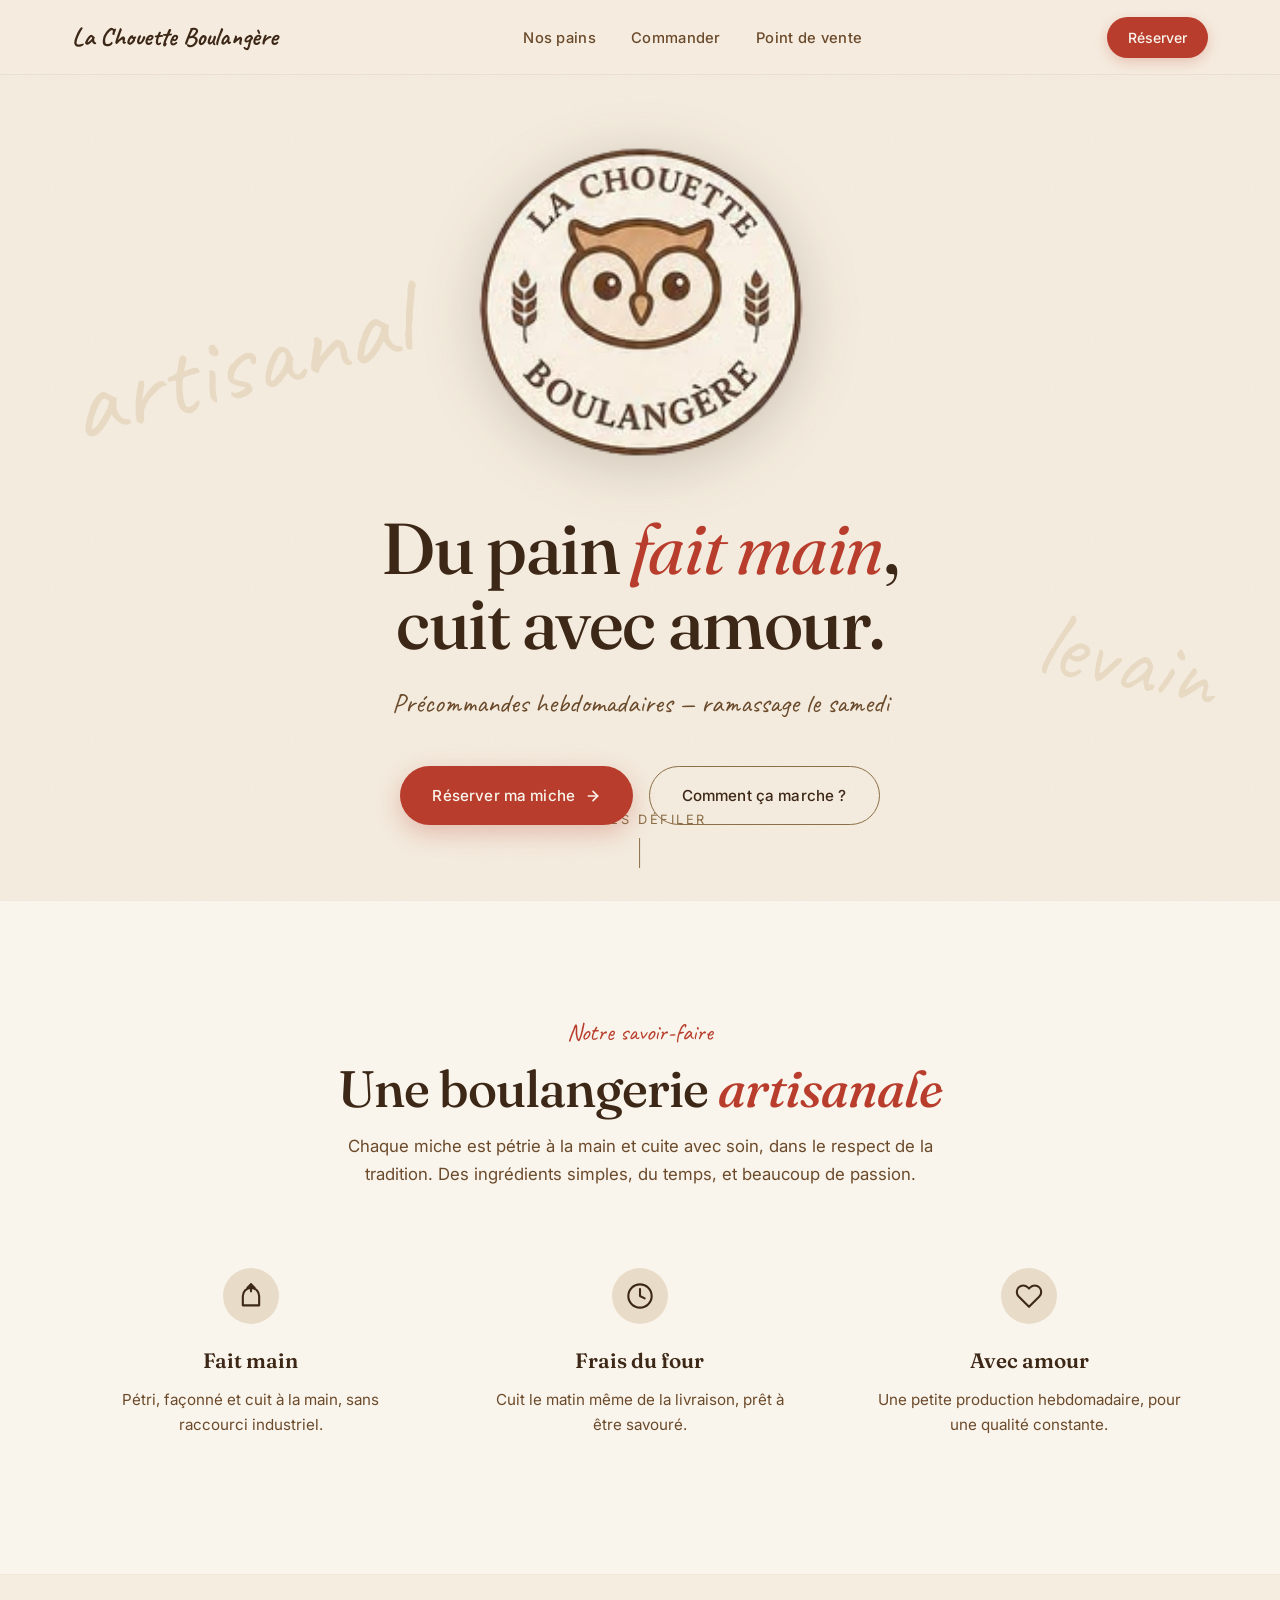
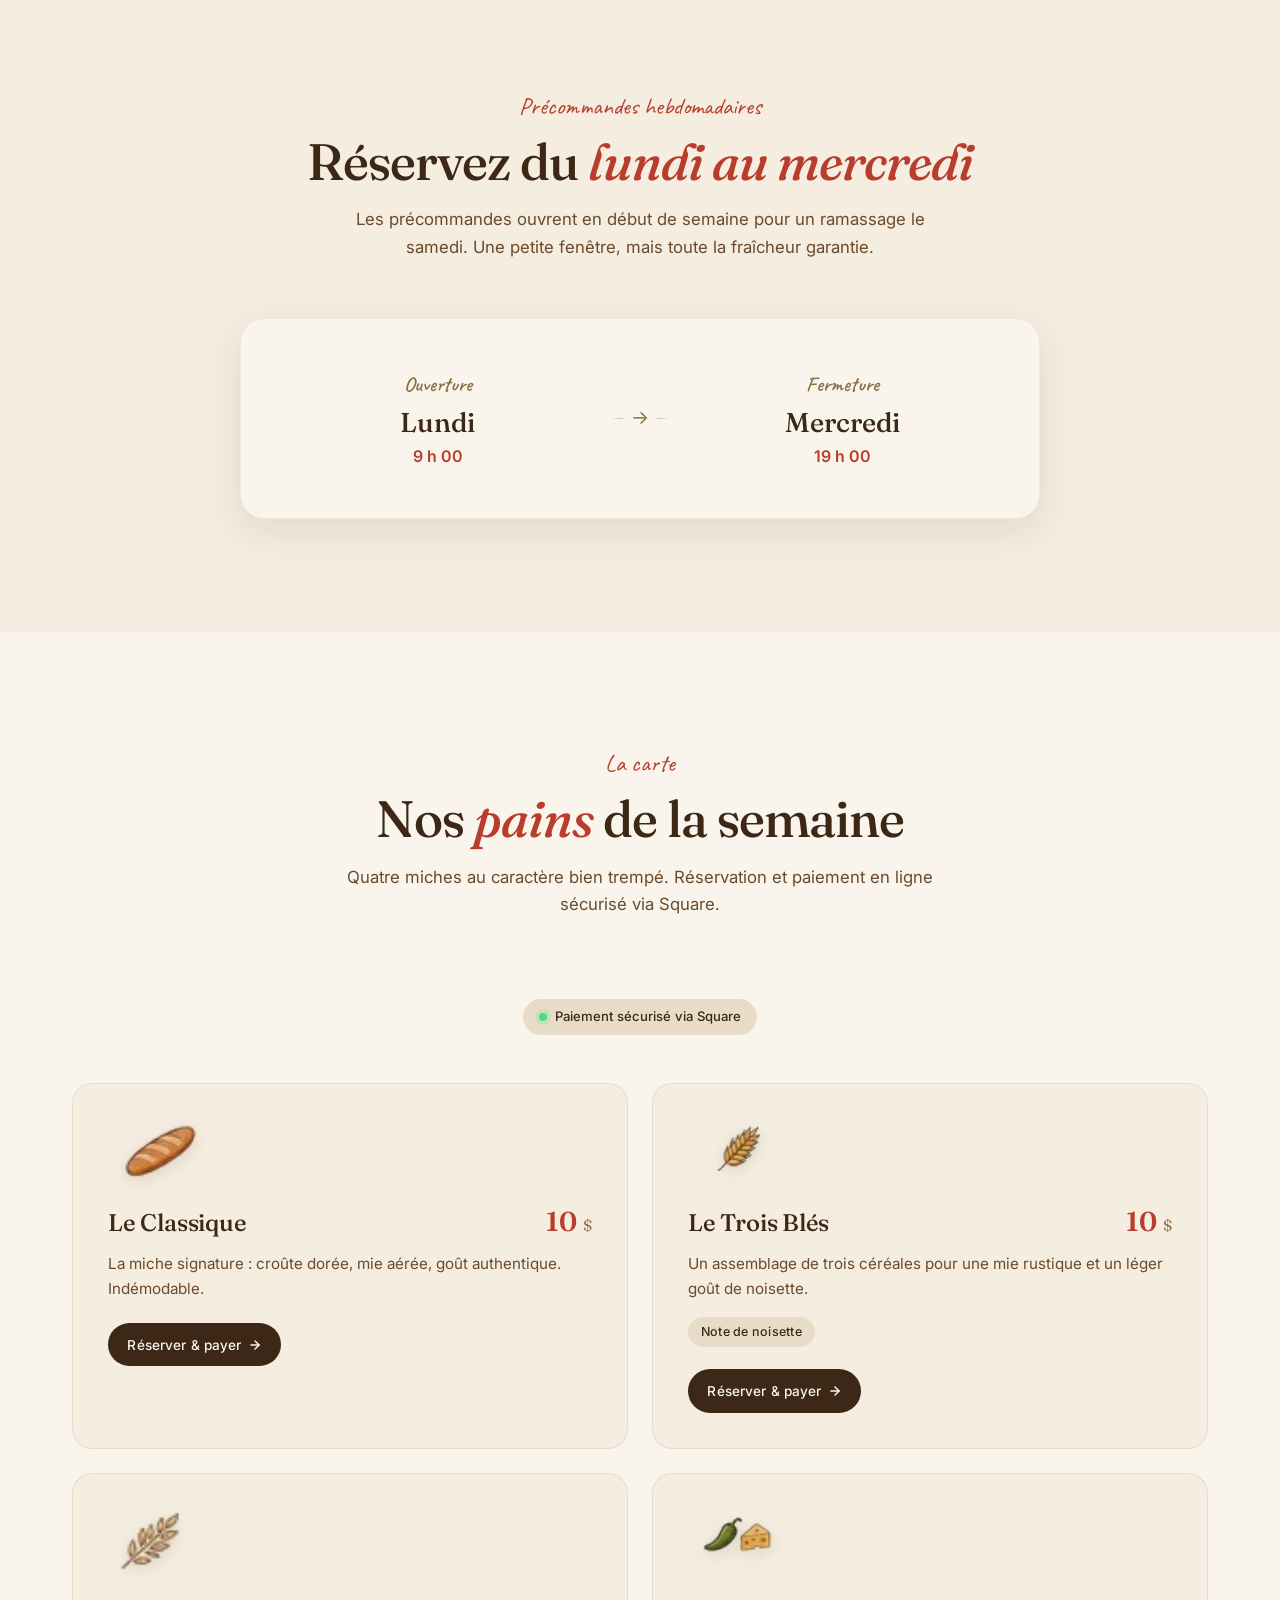
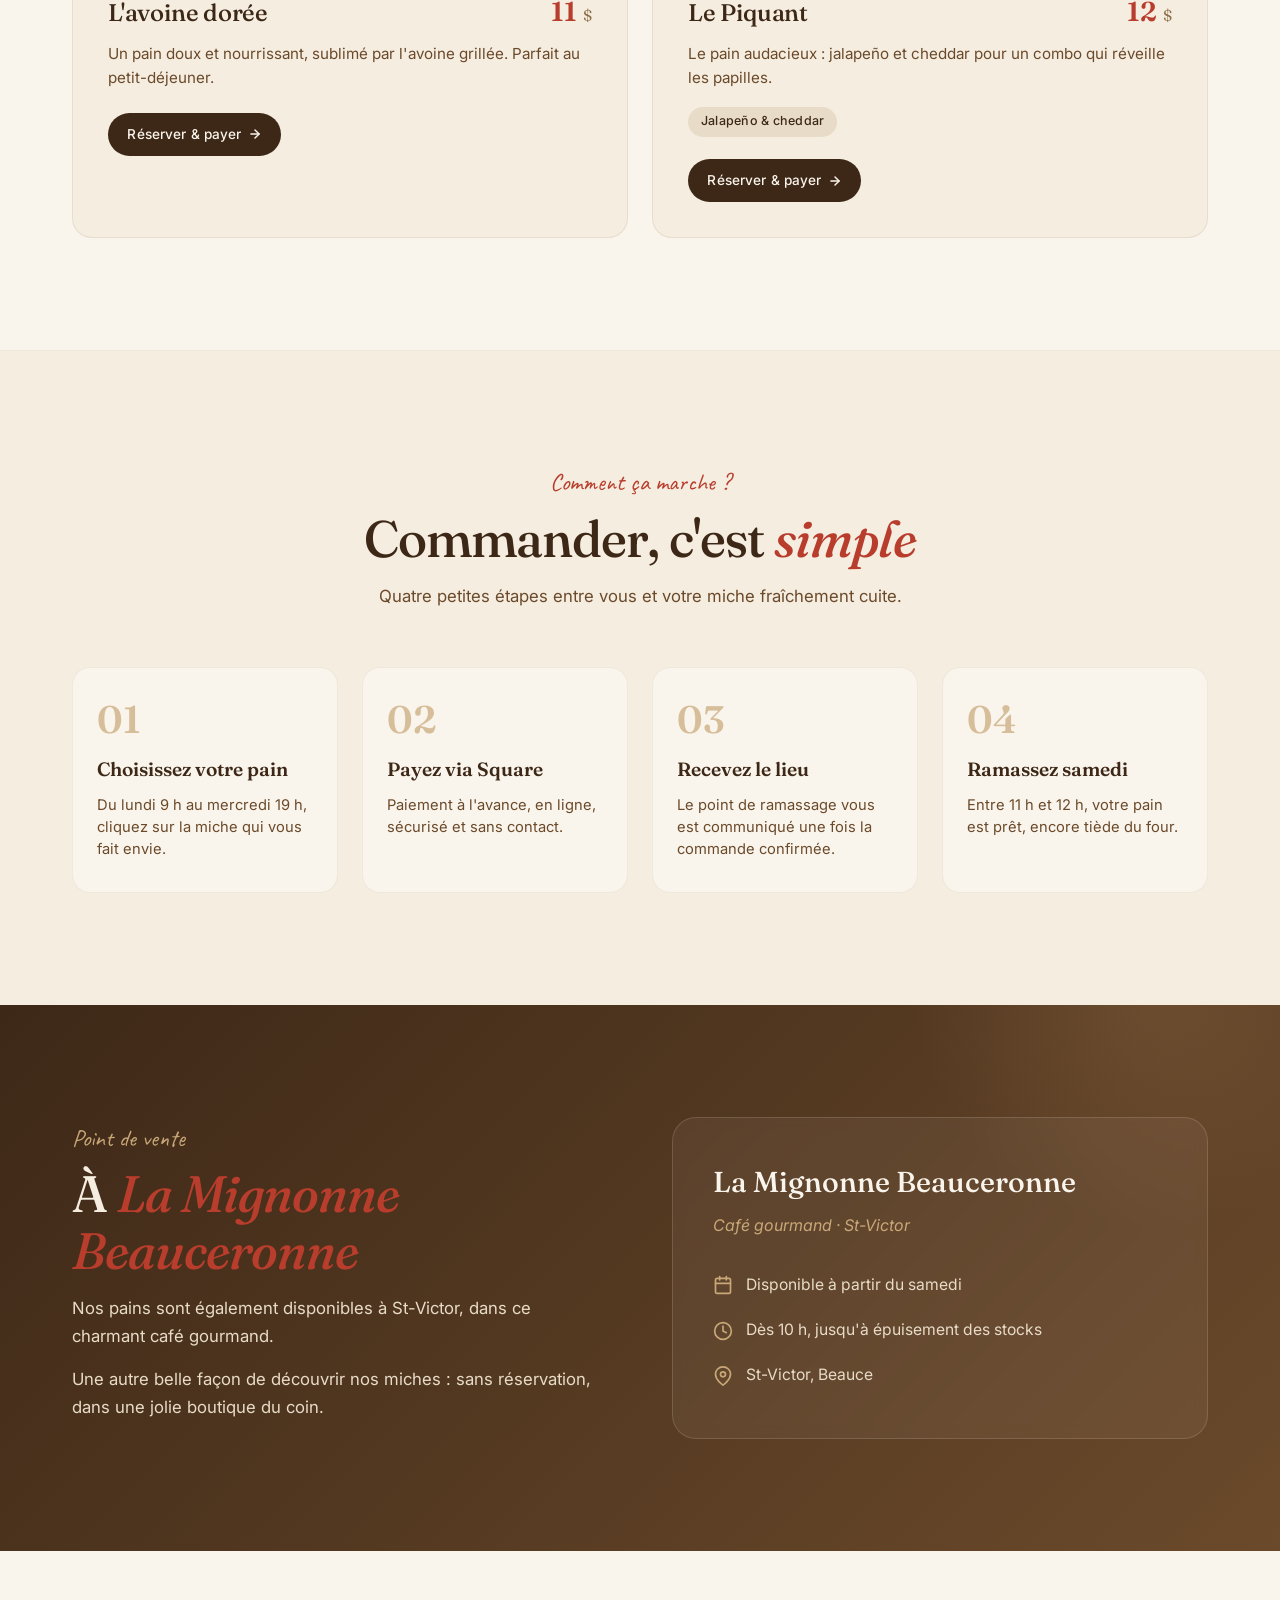
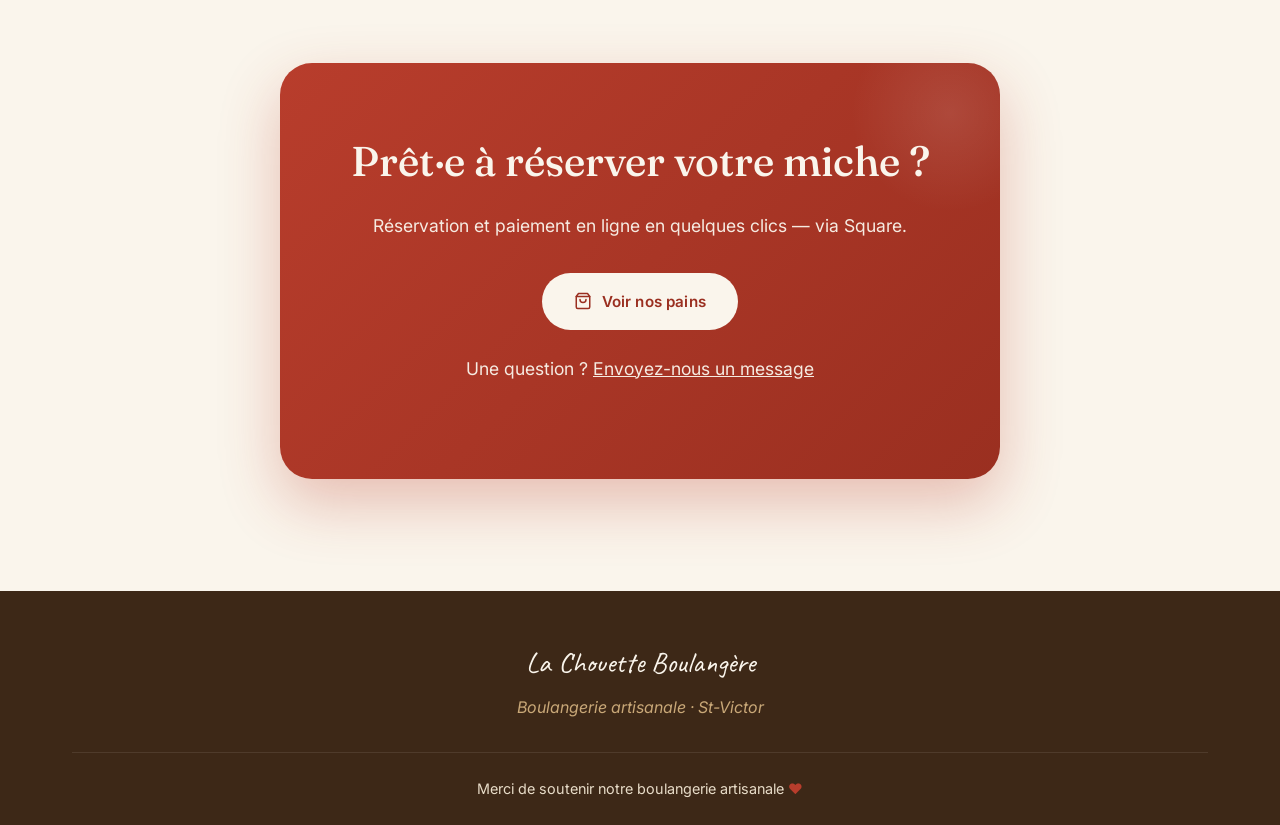
==== index.html @ c6a6b63e "Site initial de La Chouette Boulangère" ====
<!DOCTYPE html>
<html lang="fr">
<head>
<meta charset="UTF-8" />
<meta name="viewport" content="width=device-width, initial-scale=1.0" />
<title>La Chouette Boulangère — Boulangerie artisanale</title>
<meta name="description" content="Boulangerie artisanale. Précommandes hebdomadaires, pains au levain cuits avec amour. Ramassage le samedi à St-Victor." />
<link rel="icon" type="image/png" href="logo.png" />
<link rel="preconnect" href="https://fonts.googleapis.com">
<link rel="preconnect" href="https://fonts.gstatic.com" crossorigin>
<link href="https://fonts.googleapis.com/css2?family=Caveat:wght@500;700&family=Fraunces:opsz,wght@9..144,400;9..144,500;9..144,600;9..144,700&family=Inter:wght@300;400;500;600;700&display=swap" rel="stylesheet">
<link rel="stylesheet" href="styles.css" />
</head>
<body>

<nav>
  <div class="nav-inner">
    <a href="#" class="nav-brand">La Chouette Boulangère</a>
    <ul class="nav-links">
      <li><a href="#nos-pains">Nos pains</a></li>
      <li><a href="#commander">Commander</a></li>
      <li><a href="#point-de-vente">Point de vente</a></li>
    </ul>
    <a href="#contact" class="nav-cta">Réserver</a>
  </div>
</nav>

<!-- HERO -->
<header class="hero">
  <span class="hero-decor left">artisanal</span>
  <span class="hero-decor right">levain</span>
  <div class="container">
    <img src="logo.png" alt="La Chouette Boulangère" class="hero-logo" />
    <h1>Du pain <em>fait main</em>,<br />cuit avec amour.</h1>
    <p class="hero-tagline">Précommandes hebdomadaires &mdash; ramassage le samedi</p>
    <div class="hero-cta-group">
      <a href="#nos-pains" class="btn btn-primary">Réserver ma miche
        <svg width="16" height="16" viewBox="0 0 24 24" fill="none" stroke="currentColor" stroke-width="2.5" stroke-linecap="round" stroke-linejoin="round"><line x1="5" y1="12" x2="19" y2="12"/><polyline points="12 5 19 12 12 19"/></svg>
      </a>
      <a href="#commander" class="btn btn-secondary">Comment ça marche ?</a>
    </div>
  </div>
  <div class="scroll-hint">Faites défiler</div>
</header>

<!-- ABOUT -->
<section class="about reveal">
  <div class="container text-center">
    <span class="section-label">Notre savoir-faire</span>
    <h2 class="section-title">Une boulangerie <em>artisanale</em></h2>
    <p class="section-intro">Chaque miche est pétrie à la main et cuite avec soin, dans le respect de la tradition. Des ingrédients simples, du temps, et beaucoup de passion.</p>

    <div class="about-grid">
      <div class="about-item">
        <div class="about-icon">
          <svg width="28" height="28" viewBox="0 0 24 24" fill="none" stroke="currentColor" stroke-width="1.8" stroke-linecap="round" stroke-linejoin="round"><path d="M12 2v6"/><path d="M9 5l3-3 3 3"/><path d="M5 12c0-3.87 3.13-7 7-7s7 3.13 7 7v8H5z"/></svg>
        </div>
        <h3>Fait main</h3>
        <p>Pétri, façonné et cuit à la main, sans raccourci industriel.</p>
      </div>
      <div class="about-item">
        <div class="about-icon">
          <svg width="28" height="28" viewBox="0 0 24 24" fill="none" stroke="currentColor" stroke-width="1.8" stroke-linecap="round" stroke-linejoin="round"><circle cx="12" cy="12" r="10"/><polyline points="12 6 12 12 16 14"/></svg>
        </div>
        <h3>Frais du four</h3>
        <p>Cuit le matin même de la livraison, prêt à être savouré.</p>
      </div>
      <div class="about-item">
        <div class="about-icon">
          <svg width="28" height="28" viewBox="0 0 24 24" fill="none" stroke="currentColor" stroke-width="1.8" stroke-linecap="round" stroke-linejoin="round"><path d="M20.84 4.61a5.5 5.5 0 0 0-7.78 0L12 5.67l-1.06-1.06a5.5 5.5 0 0 0-7.78 7.78l1.06 1.06L12 21.23l7.78-7.78 1.06-1.06a5.5 5.5 0 0 0 0-7.78z"/></svg>
        </div>
        <h3>Avec amour</h3>
        <p>Une petite production hebdomadaire, pour une qualité constante.</p>
      </div>
    </div>
  </div>
</section>

<!-- SCHEDULE -->
<section class="schedule reveal" id="precommandes">
  <div class="container">
    <div class="text-center">
      <span class="section-label">Précommandes hebdomadaires</span>
      <h2 class="section-title">Réservez du <em>lundi au mercredi</em></h2>
      <p class="section-intro">Les précommandes ouvrent en début de semaine pour un ramassage le samedi. Une petite fenêtre, mais toute la fraîcheur garantie.</p>
    </div>

    <div class="schedule-card">
      <div class="schedule-row">
        <div class="schedule-item">
          <h4>Ouverture</h4>
          <div class="day">Lundi</div>
          <div class="time">9 h 00</div>
        </div>
        <div class="schedule-divider"></div>
        <div class="schedule-item">
          <h4>Fermeture</h4>
          <div class="day">Mercredi</div>
          <div class="time">19 h 00</div>
        </div>
      </div>
    </div>
  </div>
</section>

<!-- MENU -->
<section class="menu reveal" id="nos-pains">
  <div class="container">
    <div class="text-center">
      <span class="section-label">La carte</span>
      <h2 class="section-title">Nos <em>pains</em> de la semaine</h2>
      <p class="section-intro">Quatre miches au caractère bien trempé. Réservation et paiement en ligne sécurisé via Square.</p>
      <div class="square-badge">Paiement sécurisé via Square</div>
    </div>

    <div class="menu-grid">
      <!--
        SQUARE - Comment connecter le paiement :
        1. Créer un compte sur https://squareup.com/
        2. Dans le Dashboard → Articles, ajouter chaque pain
        3. Cliquer "Créer un lien de paiement" pour générer une URL Square Checkout
        4. Remplacer "https://square.link/u/REMPLACER" ci-dessous par chaque lien
      -->
      <div class="bread-card">
        <img src="icon-baguette.png" alt="" class="bread-icon" />
        <div class="bread-header">
          <div class="bread-name">Le Classique</div>
          <div class="bread-price">10 <small>$</small></div>
        </div>
        <p class="bread-desc">La miche signature : croûte dorée, mie aérée, goût authentique. Indémodable.</p>
        <a href="https://square.link/u/REMPLACER" target="_blank" rel="noopener" class="bread-buy">
          Réserver &amp; payer
          <svg width="14" height="14" viewBox="0 0 24 24" fill="none" stroke="currentColor" stroke-width="2.5" stroke-linecap="round" stroke-linejoin="round"><line x1="5" y1="12" x2="19" y2="12"/><polyline points="12 5 19 12 12 19"/></svg>
        </a>
      </div>

      <div class="bread-card">
        <img src="icon-trois-bles.png" alt="" class="bread-icon" />
        <div class="bread-header">
          <div class="bread-name">Le Trois Blés</div>
          <div class="bread-price">10 <small>$</small></div>
        </div>
        <p class="bread-desc">Un assemblage de trois céréales pour une mie rustique et un léger goût de noisette.</p>
        <span class="bread-tag">Note de noisette</span>
        <br />
        <a href="https://square.link/u/REMPLACER" target="_blank" rel="noopener" class="bread-buy">
          Réserver &amp; payer
          <svg width="14" height="14" viewBox="0 0 24 24" fill="none" stroke="currentColor" stroke-width="2.5" stroke-linecap="round" stroke-linejoin="round"><line x1="5" y1="12" x2="19" y2="12"/><polyline points="12 5 19 12 12 19"/></svg>
        </a>
      </div>

      <div class="bread-card">
        <img src="icon-avoine.png" alt="" class="bread-icon" />
        <div class="bread-header">
          <div class="bread-name">L'avoine dorée</div>
          <div class="bread-price">11 <small>$</small></div>
        </div>
        <p class="bread-desc">Un pain doux et nourrissant, sublimé par l'avoine grillée. Parfait au petit-déjeuner.</p>
        <a href="https://square.link/u/REMPLACER" target="_blank" rel="noopener" class="bread-buy">
          Réserver &amp; payer
          <svg width="14" height="14" viewBox="0 0 24 24" fill="none" stroke="currentColor" stroke-width="2.5" stroke-linecap="round" stroke-linejoin="round"><line x1="5" y1="12" x2="19" y2="12"/><polyline points="12 5 19 12 12 19"/></svg>
        </a>
      </div>

      <div class="bread-card">
        <img src="icon-piquant.png" alt="" class="bread-icon" />
        <div class="bread-header">
          <div class="bread-name">Le Piquant</div>
          <div class="bread-price">12 <small>$</small></div>
        </div>
        <p class="bread-desc">Le pain audacieux : jalapeño et cheddar pour un combo qui réveille les papilles.</p>
        <span class="bread-tag">Jalapeño &amp; cheddar</span>
        <br />
        <a href="https://square.link/u/REMPLACER" target="_blank" rel="noopener" class="bread-buy">
          Réserver &amp; payer
          <svg width="14" height="14" viewBox="0 0 24 24" fill="none" stroke="currentColor" stroke-width="2.5" stroke-linecap="round" stroke-linejoin="round"><line x1="5" y1="12" x2="19" y2="12"/><polyline points="12 5 19 12 12 19"/></svg>
        </a>
      </div>
    </div>
  </div>
</section>

<!-- ORDER PROCESS -->
<section class="reveal" id="commander">
  <div class="container">
    <div class="text-center">
      <span class="section-label">Comment ça marche ?</span>
      <h2 class="section-title">Commander, c'est <em>simple</em></h2>
      <p class="section-intro">Quatre petites étapes entre vous et votre miche fraîchement cuite.</p>
    </div>

    <div class="order-steps">
      <div class="step">
        <h4>Choisissez votre pain</h4>
        <p>Du lundi 9 h au mercredi 19 h, cliquez sur la miche qui vous fait envie.</p>
      </div>
      <div class="step">
        <h4>Payez via Square</h4>
        <p>Paiement à l'avance, en ligne, sécurisé et sans contact.</p>
      </div>
      <div class="step">
        <h4>Recevez le lieu</h4>
        <p>Le point de ramassage vous est communiqué une fois la commande confirmée.</p>
      </div>
      <div class="step">
        <h4>Ramassez samedi</h4>
        <p>Entre 11 h et 12 h, votre pain est prêt, encore tiède du four.</p>
      </div>
    </div>
  </div>
</section>

<!-- POINT OF SALE -->
<section class="pos reveal" id="point-de-vente">
  <div class="container">
    <div class="pos-grid">
      <div>
        <span class="section-label">Point de vente</span>
        <h2 class="section-title">À <em>La Mignonne Beauceronne</em></h2>
        <p class="lead">Nos pains sont également disponibles à St-Victor, dans ce charmant café gourmand.</p>
        <p class="lead">Une autre belle façon de découvrir nos miches : sans réservation, dans une jolie boutique du coin.</p>
      </div>

      <div class="pos-info">
        <h3>La Mignonne Beauceronne</h3>
        <div class="place">Café gourmand &middot; St-Victor</div>
        <ul>
          <li>
            <svg width="20" height="20" viewBox="0 0 24 24" fill="none" stroke="currentColor" stroke-width="2" stroke-linecap="round" stroke-linejoin="round"><rect x="3" y="4" width="18" height="18" rx="2"/><line x1="16" y1="2" x2="16" y2="6"/><line x1="8" y1="2" x2="8" y2="6"/><line x1="3" y1="10" x2="21" y2="10"/></svg>
            Disponible à partir du samedi
          </li>
          <li>
            <svg width="20" height="20" viewBox="0 0 24 24" fill="none" stroke="currentColor" stroke-width="2" stroke-linecap="round" stroke-linejoin="round"><circle cx="12" cy="12" r="10"/><polyline points="12 6 12 12 16 14"/></svg>
            Dès 10 h, jusqu'à épuisement des stocks
          </li>
          <li>
            <svg width="20" height="20" viewBox="0 0 24 24" fill="none" stroke="currentColor" stroke-width="2" stroke-linecap="round" stroke-linejoin="round"><path d="M21 10c0 7-9 13-9 13s-9-6-9-13a9 9 0 0 1 18 0z"/><circle cx="12" cy="10" r="3"/></svg>
            St-Victor, Beauce
          </li>
        </ul>
      </div>
    </div>
  </div>
</section>

<!-- CTA -->
<section class="cta-section reveal" id="contact">
  <div class="container">
    <div class="cta-card">
      <h2>Prêt&middot;e à réserver votre miche ?</h2>
      <p>Réservation et paiement en ligne en quelques clics &mdash; via Square.</p>
      <a href="#nos-pains" class="btn">
        <svg width="18" height="18" viewBox="0 0 24 24" fill="none" stroke="currentColor" stroke-width="2" stroke-linecap="round" stroke-linejoin="round"><path d="M6 2L3 6v14a2 2 0 0 0 2 2h14a2 2 0 0 0 2-2V6l-3-4z"/><line x1="3" y1="6" x2="21" y2="6"/><path d="M16 10a4 4 0 0 1-8 0"/></svg>
        Voir nos pains
      </a>
      <p class="cta-question">Une question ? <a href="#">Envoyez-nous un message</a></p>
    </div>
  </div>
</section>

<!-- FOOTER -->
<footer>
  <div class="container">
    <div class="footer-brand">La Chouette Boulangère</div>
    <div class="footer-tag">Boulangerie artisanale &middot; St-Victor</div>
    <div class="footer-thanks">
      Merci de soutenir notre boulangerie artisanale <span class="heart">&hearts;</span>
    </div>
  </div>
</footer>

<script src="script.js" defer></script>
</body>
</html>
---- styles.css ----
:root {
  --cream: #F5EDE0;
  --cream-light: #FAF5EC;
  --cream-dark: #E8DCC8;
  --brown-deep: #3D2817;
  --brown: #6B4A2B;
  --brown-warm: #8B6F47;
  --tan: #C9A878;
  --gold: #D4A574;
  --red: #B83D2C;
  --red-dark: #9A2F20;
  --green-leaf: #6B7F3A;
  --shadow: 0 12px 40px rgba(61, 40, 23, 0.10);
  --shadow-strong: 0 20px 60px rgba(61, 40, 23, 0.18);
}

* { margin: 0; padding: 0; box-sizing: border-box; }

html { scroll-behavior: smooth; }

body {
  font-family: 'Inter', -apple-system, sans-serif;
  background: var(--cream);
  color: var(--brown-deep);
  line-height: 1.65;
  overflow-x: hidden;
  -webkit-font-smoothing: antialiased;
}

/* Decorative grain texture */
body::before {
  content: '';
  position: fixed;
  inset: 0;
  pointer-events: none;
  background-image: url("data:image/svg+xml;utf8,<svg xmlns='http://www.w3.org/2000/svg' width='200' height='200'><filter id='n'><feTurbulence type='fractalNoise' baseFrequency='0.85' numOctaves='2' stitchTiles='stitch'/><feColorMatrix values='0 0 0 0 0.24 0 0 0 0 0.16 0 0 0 0 0.09 0 0 0 0.06 0'/></filter><rect width='100%25' height='100%25' filter='url(%23n)'/></svg>");
  opacity: 0.5;
  z-index: 1;
  mix-blend-mode: multiply;
}

.container {
  max-width: 1200px;
  margin: 0 auto;
  padding: 0 2rem;
  position: relative;
  z-index: 2;
}

/* ============ NAV ============ */
nav {
  position: fixed;
  top: 0;
  left: 0;
  right: 0;
  z-index: 100;
  padding: 1rem 0;
  background: rgba(245, 237, 224, 0.85);
  backdrop-filter: blur(12px);
  -webkit-backdrop-filter: blur(12px);
  border-bottom: 1px solid rgba(107, 74, 43, 0.08);
  transition: padding 0.3s ease;
}

.nav-inner {
  max-width: 1200px;
  margin: 0 auto;
  padding: 0 2rem;
  display: flex;
  justify-content: space-between;
  align-items: center;
}

.nav-brand {
  font-family: 'Caveat', cursive;
  font-size: 1.6rem;
  font-weight: 700;
  color: var(--brown-deep);
  text-decoration: none;
}

.nav-links {
  display: flex;
  gap: 2.2rem;
  list-style: none;
}

.nav-links a {
  color: var(--brown);
  text-decoration: none;
  font-size: 0.92rem;
  font-weight: 500;
  letter-spacing: 0.02em;
  transition: color 0.2s ease;
  position: relative;
}

.nav-links a:hover { color: var(--red); }

.nav-links a::after {
  content: '';
  position: absolute;
  bottom: -4px;
  left: 0;
  width: 0;
  height: 1px;
  background: var(--red);
  transition: width 0.25s ease;
}
.nav-links a:hover::after { width: 100%; }

.nav-cta {
  background: var(--red);
  color: var(--cream-light);
  padding: 0.55rem 1.3rem;
  border-radius: 100px;
  font-size: 0.88rem;
  font-weight: 500;
  text-decoration: none;
  transition: all 0.25s ease;
  box-shadow: 0 4px 14px rgba(184, 61, 44, 0.25);
}

.nav-cta:hover {
  background: var(--red-dark);
  transform: translateY(-1px);
  box-shadow: 0 6px 18px rgba(184, 61, 44, 0.35);
}

/* ============ HERO ============ */
.hero {
  min-height: 100vh;
  display: flex;
  align-items: center;
  justify-content: center;
  text-align: center;
  padding: 8rem 2rem 4rem;
  position: relative;
}

.hero-decor {
  position: absolute;
  font-family: 'Caveat', cursive;
  color: var(--tan);
  opacity: 0.25;
  pointer-events: none;
  user-select: none;
}
.hero-decor.left { top: 30%; left: 5%; font-size: 7rem; transform: rotate(-15deg); }
.hero-decor.right { bottom: 18%; right: 5%; font-size: 6rem; transform: rotate(12deg); }

.hero-logo {
  width: 360px;
  max-width: 80vw;
  height: auto;
  margin: 0 auto 2.5rem;
  animation: floatIn 1s cubic-bezier(0.22, 1, 0.36, 1) both;
  filter: drop-shadow(0 10px 28px rgba(61, 40, 23, 0.2));
}

.hero h1 {
  font-family: 'Fraunces', serif;
  font-size: clamp(2.5rem, 6vw, 4.5rem);
  font-weight: 500;
  line-height: 1.05;
  letter-spacing: -0.02em;
  color: var(--brown-deep);
  margin-bottom: 1.2rem;
  animation: floatIn 1s 0.15s cubic-bezier(0.22, 1, 0.36, 1) both;
}

.hero h1 em {
  font-style: italic;
  color: var(--red);
  font-weight: 400;
}

.hero-tagline {
  font-family: 'Caveat', cursive;
  font-size: 1.7rem;
  color: var(--brown);
  margin-bottom: 2.5rem;
  animation: floatIn 1s 0.3s cubic-bezier(0.22, 1, 0.36, 1) both;
}

.hero-cta-group {
  display: flex;
  gap: 1rem;
  justify-content: center;
  flex-wrap: wrap;
  animation: floatIn 1s 0.45s cubic-bezier(0.22, 1, 0.36, 1) both;
}

.btn {
  display: inline-flex;
  align-items: center;
  gap: 0.6rem;
  padding: 1rem 2rem;
  border-radius: 100px;
  font-size: 0.95rem;
  font-weight: 500;
  text-decoration: none;
  cursor: pointer;
  border: none;
  transition: all 0.25s ease;
  letter-spacing: 0.01em;
}

.btn-primary {
  background: var(--red);
  color: var(--cream-light);
  box-shadow: 0 8px 24px rgba(184, 61, 44, 0.28);
}
.btn-primary:hover {
  background: var(--red-dark);
  transform: translateY(-2px);
  box-shadow: 0 12px 30px rgba(184, 61, 44, 0.4);
}

.btn-secondary {
  background: transparent;
  color: var(--brown-deep);
  border: 1.5px solid var(--brown-warm);
}
.btn-secondary:hover {
  background: var(--brown-deep);
  color: var(--cream-light);
  border-color: var(--brown-deep);
}

.scroll-hint {
  position: absolute;
  bottom: 2rem;
  left: 50%;
  transform: translateX(-50%);
  font-size: 0.8rem;
  color: var(--brown-warm);
  letter-spacing: 0.2em;
  text-transform: uppercase;
  animation: bounce 2.5s ease-in-out infinite;
}
.scroll-hint::after {
  content: '';
  display: block;
  margin: 0.5rem auto 0;
  width: 1px;
  height: 30px;
  background: var(--brown-warm);
}

/* ============ SECTIONS ============ */
section {
  padding: 7rem 0;
  position: relative;
}

.section-label {
  display: inline-block;
  font-family: 'Caveat', cursive;
  font-size: 1.5rem;
  color: var(--red);
  margin-bottom: 0.5rem;
}

.section-title {
  font-family: 'Fraunces', serif;
  font-size: clamp(2rem, 4.5vw, 3.2rem);
  font-weight: 500;
  line-height: 1.1;
  letter-spacing: -0.02em;
  margin-bottom: 1rem;
  color: var(--brown-deep);
}

.section-title em {
  font-style: italic;
  color: var(--red);
}

.section-intro {
  max-width: 600px;
  color: var(--brown);
  font-size: 1.05rem;
  margin-bottom: 3.5rem;
}

.text-center { text-align: center; }
.text-center .section-intro { margin-left: auto; margin-right: auto; }

/* ============ ABOUT ============ */
.about {
  background: var(--cream-light);
  border-top: 1px solid rgba(107, 74, 43, 0.08);
  border-bottom: 1px solid rgba(107, 74, 43, 0.08);
}

.about-grid {
  display: grid;
  grid-template-columns: repeat(3, 1fr);
  gap: 2rem;
  margin-top: 3rem;
}

.about-item {
  text-align: center;
  padding: 1.5rem;
}

.about-icon {
  width: 56px;
  height: 56px;
  margin: 0 auto 1.2rem;
  display: flex;
  align-items: center;
  justify-content: center;
  background: var(--cream-dark);
  border-radius: 50%;
  color: var(--brown-deep);
}

.about-item h3 {
  font-family: 'Fraunces', serif;
  font-size: 1.3rem;
  font-weight: 600;
  margin-bottom: 0.6rem;
}

.about-item p {
  color: var(--brown);
  font-size: 0.95rem;
}

/* ============ SCHEDULE / TIMELINE ============ */
.schedule {
  text-align: center;
}

.schedule-card {
  max-width: 800px;
  margin: 3rem auto 0;
  padding: 3rem;
  background: var(--cream-light);
  border-radius: 24px;
  box-shadow: var(--shadow);
  border: 1px solid rgba(107, 74, 43, 0.08);
}

.schedule-row {
  display: grid;
  grid-template-columns: 1fr auto 1fr;
  gap: 1.5rem;
  align-items: center;
  text-align: center;
}

.schedule-item h4 {
  font-family: 'Caveat', cursive;
  font-size: 1.3rem;
  color: var(--brown-warm);
  margin-bottom: 0.3rem;
  font-weight: 600;
}

.schedule-item .day {
  font-family: 'Fraunces', serif;
  font-size: 1.7rem;
  font-weight: 500;
  color: var(--brown-deep);
  line-height: 1.2;
}

.schedule-item .time {
  color: var(--red);
  font-weight: 600;
  font-size: 1rem;
  margin-top: 0.3rem;
}

.schedule-divider {
  width: 60px;
  height: 1px;
  background: linear-gradient(to right, transparent, var(--brown-warm), transparent);
  position: relative;
}
.schedule-divider::before {
  content: '→';
  position: absolute;
  top: 50%;
  left: 50%;
  transform: translate(-50%, -50%);
  background: var(--cream-light);
  padding: 0 0.5rem;
  color: var(--brown-warm);
  font-size: 1.2rem;
}

/* ============ MENU ============ */
.menu {
  background: var(--cream-light);
  border-top: 1px solid rgba(107, 74, 43, 0.08);
  border-bottom: 1px solid rgba(107, 74, 43, 0.08);
}

.menu-grid {
  display: grid;
  grid-template-columns: repeat(2, 1fr);
  gap: 1.5rem;
  margin-top: 3rem;
}

.bread-card {
  background: var(--cream);
  border-radius: 20px;
  padding: 2.2rem;
  border: 1px solid rgba(107, 74, 43, 0.1);
  transition: all 0.35s cubic-bezier(0.22, 1, 0.36, 1);
  position: relative;
  overflow: hidden;
}

.bread-card::before {
  content: '';
  position: absolute;
  inset: 0;
  background: linear-gradient(135deg, transparent 0%, rgba(212, 165, 116, 0.06) 100%);
  opacity: 0;
  transition: opacity 0.35s ease;
}

.bread-card:hover {
  transform: translateY(-6px);
  box-shadow: var(--shadow-strong);
  border-color: var(--tan);
}
.bread-card:hover::before { opacity: 1; }

.bread-icon {
  height: 64px;
  width: auto;
  margin-bottom: 1rem;
  display: block;
  mix-blend-mode: multiply;
  filter: drop-shadow(0 4px 8px rgba(61, 40, 23, 0.12));
}

.bread-header {
  display: flex;
  justify-content: space-between;
  align-items: baseline;
  margin-bottom: 0.5rem;
  gap: 1rem;
}

.bread-name {
  font-family: 'Fraunces', serif;
  font-size: 1.5rem;
  font-weight: 500;
  color: var(--brown-deep);
  letter-spacing: -0.01em;
}

.bread-price {
  font-family: 'Fraunces', serif;
  font-size: 1.7rem;
  font-weight: 600;
  color: var(--red);
  white-space: nowrap;
}

.bread-price small {
  font-size: 1rem;
  font-weight: 400;
  color: var(--brown-warm);
}

.bread-desc {
  color: var(--brown);
  font-size: 0.95rem;
  line-height: 1.6;
}

.bread-tag {
  display: inline-block;
  margin-top: 1rem;
  padding: 0.3rem 0.8rem;
  background: var(--cream-dark);
  color: var(--brown-deep);
  font-size: 0.78rem;
  font-weight: 500;
  border-radius: 100px;
  letter-spacing: 0.02em;
}

.bread-buy {
  display: inline-flex;
  align-items: center;
  gap: 0.4rem;
  margin-top: 1.4rem;
  padding: 0.65rem 1.2rem;
  background: var(--brown-deep);
  color: var(--cream-light);
  border-radius: 100px;
  text-decoration: none;
  font-size: 0.85rem;
  font-weight: 500;
  letter-spacing: 0.01em;
  transition: all 0.25s ease;
  border: none;
  cursor: pointer;
}
.bread-buy:hover {
  background: var(--red);
  transform: translateY(-1px);
  box-shadow: 0 6px 16px rgba(184, 61, 44, 0.3);
}
.bread-buy svg { transition: transform 0.25s ease; }
.bread-buy:hover svg { transform: translateX(3px); }

.square-badge {
  display: inline-flex;
  align-items: center;
  gap: 0.5rem;
  margin-top: 1.5rem;
  padding: 0.45rem 1rem;
  background: var(--cream-dark);
  color: var(--brown-deep);
  border-radius: 100px;
  font-size: 0.82rem;
  font-weight: 500;
}
.square-badge::before {
  content: '';
  width: 8px;
  height: 8px;
  border-radius: 50%;
  background: #4ade80;
  box-shadow: 0 0 0 4px rgba(74, 222, 128, 0.2);
}

/* ============ ORDER PROCESS ============ */
.order-steps {
  display: grid;
  grid-template-columns: repeat(4, 1fr);
  gap: 1.5rem;
  margin-top: 3rem;
  counter-reset: step;
}

.step {
  position: relative;
  padding: 2rem 1.5rem;
  background: var(--cream-light);
  border-radius: 18px;
  border: 1px solid rgba(107, 74, 43, 0.08);
  transition: transform 0.3s ease;
}
.step:hover { transform: translateY(-4px); }

.step::before {
  counter-increment: step;
  content: counter(step, decimal-leading-zero);
  font-family: 'Fraunces', serif;
  font-size: 2.4rem;
  font-weight: 600;
  color: var(--tan);
  line-height: 1;
  display: block;
  margin-bottom: 1rem;
  opacity: 0.7;
}

.step h4 {
  font-family: 'Fraunces', serif;
  font-size: 1.2rem;
  font-weight: 600;
  margin-bottom: 0.5rem;
  color: var(--brown-deep);
}

.step p {
  color: var(--brown);
  font-size: 0.92rem;
  line-height: 1.5;
}

/* ============ POINT OF SALE ============ */
.pos {
  background: linear-gradient(135deg, var(--brown-deep) 0%, var(--brown) 100%);
  color: var(--cream);
  position: relative;
  overflow: hidden;
}

.pos::before {
  content: '';
  position: absolute;
  top: -50%;
  right: -10%;
  width: 500px;
  height: 500px;
  background: radial-gradient(circle, rgba(212, 165, 116, 0.15) 0%, transparent 70%);
  border-radius: 50%;
}

.pos-grid {
  display: grid;
  grid-template-columns: 1fr 1fr;
  gap: 4rem;
  align-items: center;
  position: relative;
  z-index: 2;
}

.pos .section-label { color: var(--tan); }
.pos .section-title { color: var(--cream); }

.pos-info {
  background: rgba(245, 237, 224, 0.06);
  border: 1px solid rgba(245, 237, 224, 0.15);
  border-radius: 24px;
  padding: 2.5rem;
  backdrop-filter: blur(6px);
}

.pos-info h3 {
  font-family: 'Fraunces', serif;
  font-size: 1.8rem;
  font-weight: 500;
  margin-bottom: 0.4rem;
  color: var(--cream-light);
}

.pos-info .place {
  color: var(--tan);
  font-style: italic;
  margin-bottom: 1.5rem;
}

.pos-info ul {
  list-style: none;
}

.pos-info li {
  padding: 0.6rem 0;
  color: var(--cream-dark);
  display: flex;
  align-items: flex-start;
  gap: 0.8rem;
  font-size: 0.98rem;
}

.pos-info li svg {
  flex-shrink: 0;
  margin-top: 0.2rem;
  color: var(--tan);
}

.pos p.lead {
  color: var(--cream-dark);
  font-size: 1.05rem;
  margin-bottom: 1rem;
}

/* ============ CTA ============ */
.cta-section {
  text-align: center;
  background: var(--cream-light);
}

.cta-card {
  max-width: 720px;
  margin: 0 auto;
  padding: 4rem 3rem;
  background: linear-gradient(135deg, var(--red) 0%, var(--red-dark) 100%);
  color: var(--cream-light);
  border-radius: 32px;
  position: relative;
  overflow: hidden;
  box-shadow: 0 24px 60px rgba(184, 61, 44, 0.3);
}

.cta-card::before {
  content: '';
  position: absolute;
  top: -50px;
  right: -50px;
  width: 200px;
  height: 200px;
  background: radial-gradient(circle, rgba(255, 255, 255, 0.1) 0%, transparent 70%);
  border-radius: 50%;
}

.cta-card h2 {
  font-family: 'Fraunces', serif;
  font-size: clamp(1.8rem, 4vw, 2.6rem);
  font-weight: 500;
  margin-bottom: 1rem;
  position: relative;
  z-index: 2;
}

.cta-card p {
  font-size: 1.1rem;
  margin-bottom: 2rem;
  opacity: 0.95;
  position: relative;
  z-index: 2;
}

.cta-card .btn {
  background: var(--cream-light);
  color: var(--red-dark);
  font-weight: 600;
  position: relative;
  z-index: 2;
}
.cta-card .btn:hover {
  background: var(--brown-deep);
  color: var(--cream-light);
  transform: translateY(-2px);
}

.cta-question {
  margin-top: 1.5rem;
  font-size: 0.9rem;
  opacity: 0.85;
}
.cta-question a {
  color: var(--cream-light);
  text-decoration: underline;
}

/* ============ FOOTER ============ */
footer {
  background: var(--brown-deep);
  color: var(--cream-dark);
  padding: 3rem 0 1.5rem;
  text-align: center;
}

footer .footer-brand {
  font-family: 'Caveat', cursive;
  font-size: 1.8rem;
  color: var(--cream-light);
  margin-bottom: 0.5rem;
}

footer .footer-tag {
  color: var(--tan);
  font-style: italic;
  margin-bottom: 1.5rem;
}

footer .footer-thanks {
  font-size: 0.9rem;
  color: var(--cream-dark);
  margin-top: 2rem;
  padding-top: 1.5rem;
  border-top: 1px solid rgba(245, 237, 224, 0.1);
}

footer .heart { color: var(--red); }

/* ============ ANIMATIONS ============ */
@keyframes floatIn {
  from { opacity: 0; transform: translateY(20px); }
  to { opacity: 1; transform: translateY(0); }
}

@keyframes bounce {
  0%, 100% { transform: translateX(-50%) translateY(0); opacity: 0.7; }
  50% { transform: translateX(-50%) translateY(-8px); opacity: 1; }
}

.reveal {
  opacity: 0;
  transform: translateY(30px);
  transition: opacity 0.8s ease, transform 0.8s ease;
}
.reveal.in {
  opacity: 1;
  transform: translateY(0);
}

/* ============ RESPONSIVE ============ */
@media (max-width: 860px) {
  .nav-links { display: none; }
  section { padding: 5rem 0; }
  .hero { padding-top: 6rem; }
  .hero-logo { width: 260px; }
  .hero-decor { display: none; }
  .about-grid { grid-template-columns: 1fr; gap: 1rem; }
  .menu-grid { grid-template-columns: 1fr; }
  .order-steps { grid-template-columns: 1fr 1fr; }
  .pos-grid { grid-template-columns: 1fr; gap: 2rem; }
  .schedule-row { grid-template-columns: 1fr; }
  .schedule-divider { width: 1px; height: 40px; background: linear-gradient(to bottom, transparent, var(--brown-warm), transparent); margin: 0 auto; }
  .schedule-divider::before { content: '↓'; }
  .schedule-card { padding: 2rem 1.5rem; }
  .cta-card { padding: 3rem 1.8rem; }
  .container { padding: 0 1.3rem; }
}

@media (max-width: 480px) {
  .order-steps { grid-template-columns: 1fr; }
  .bread-header { flex-direction: column; gap: 0.3rem; align-items: flex-start; }
}
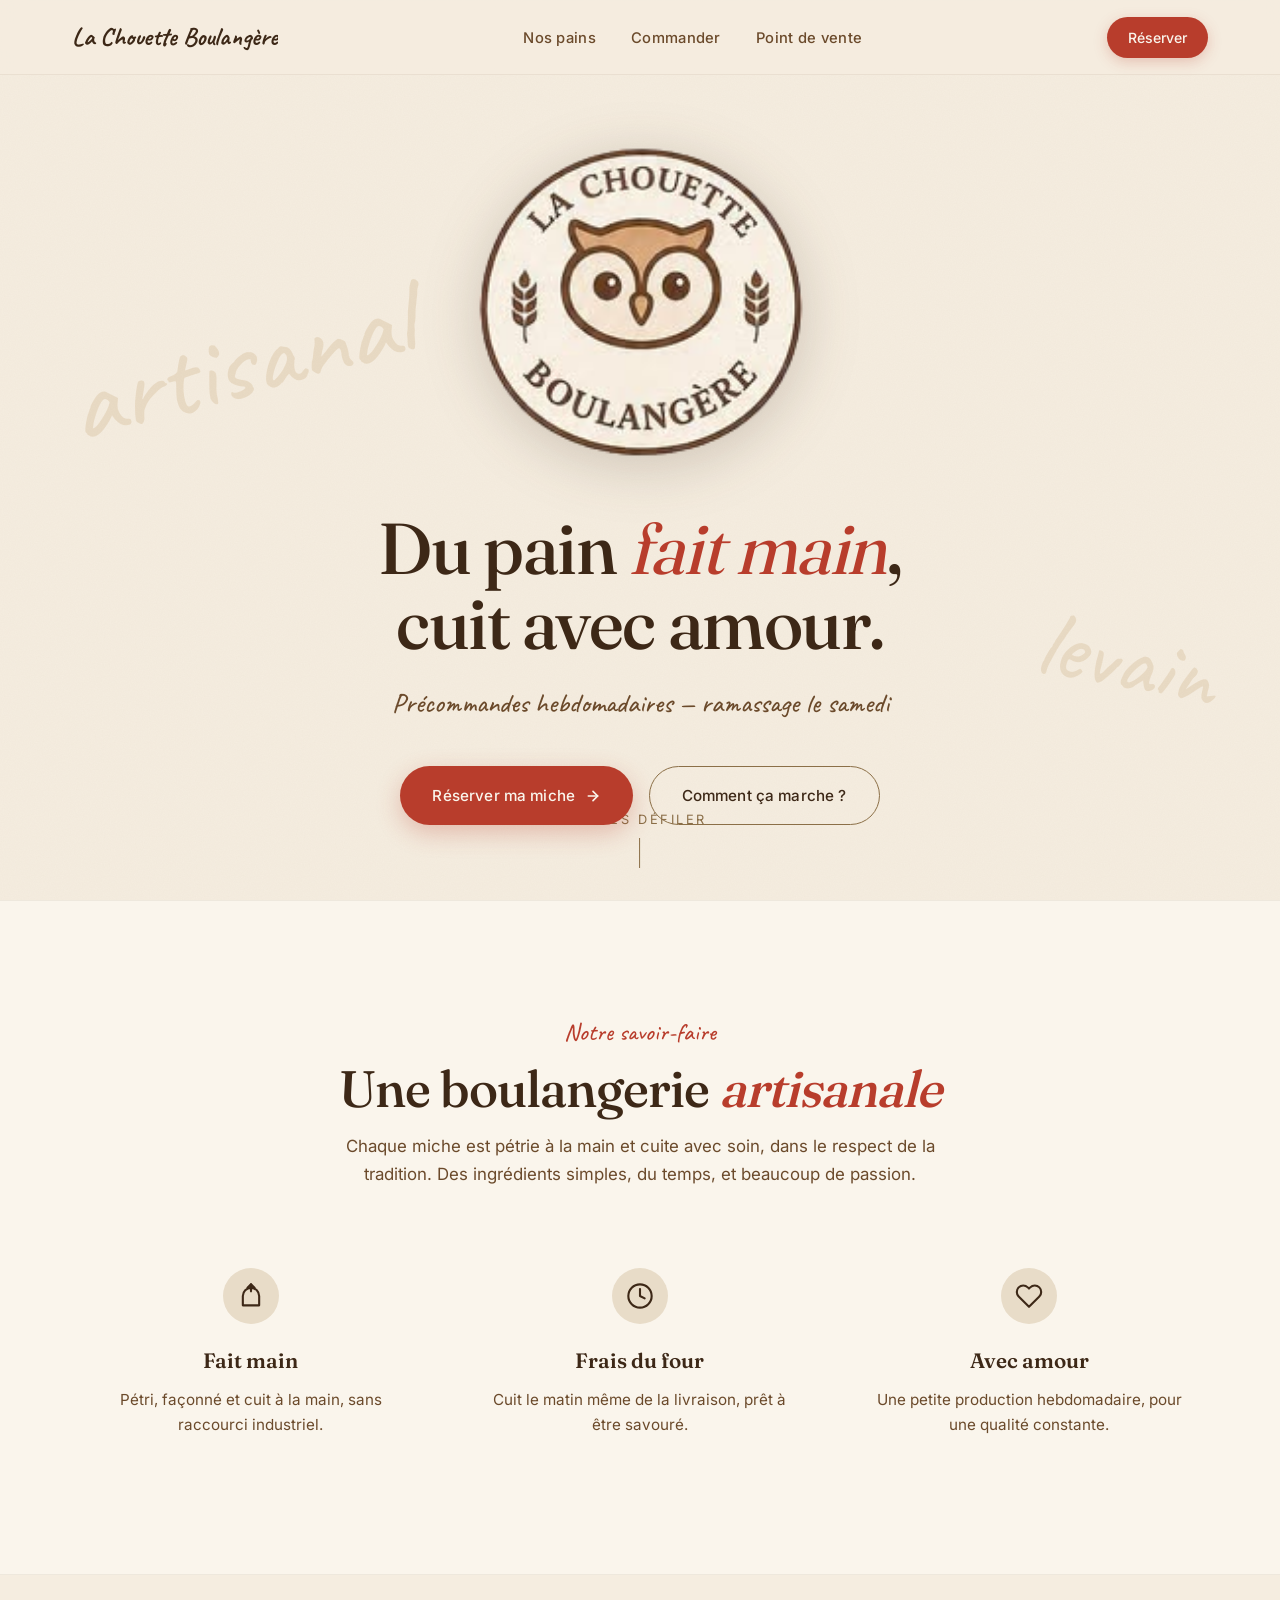
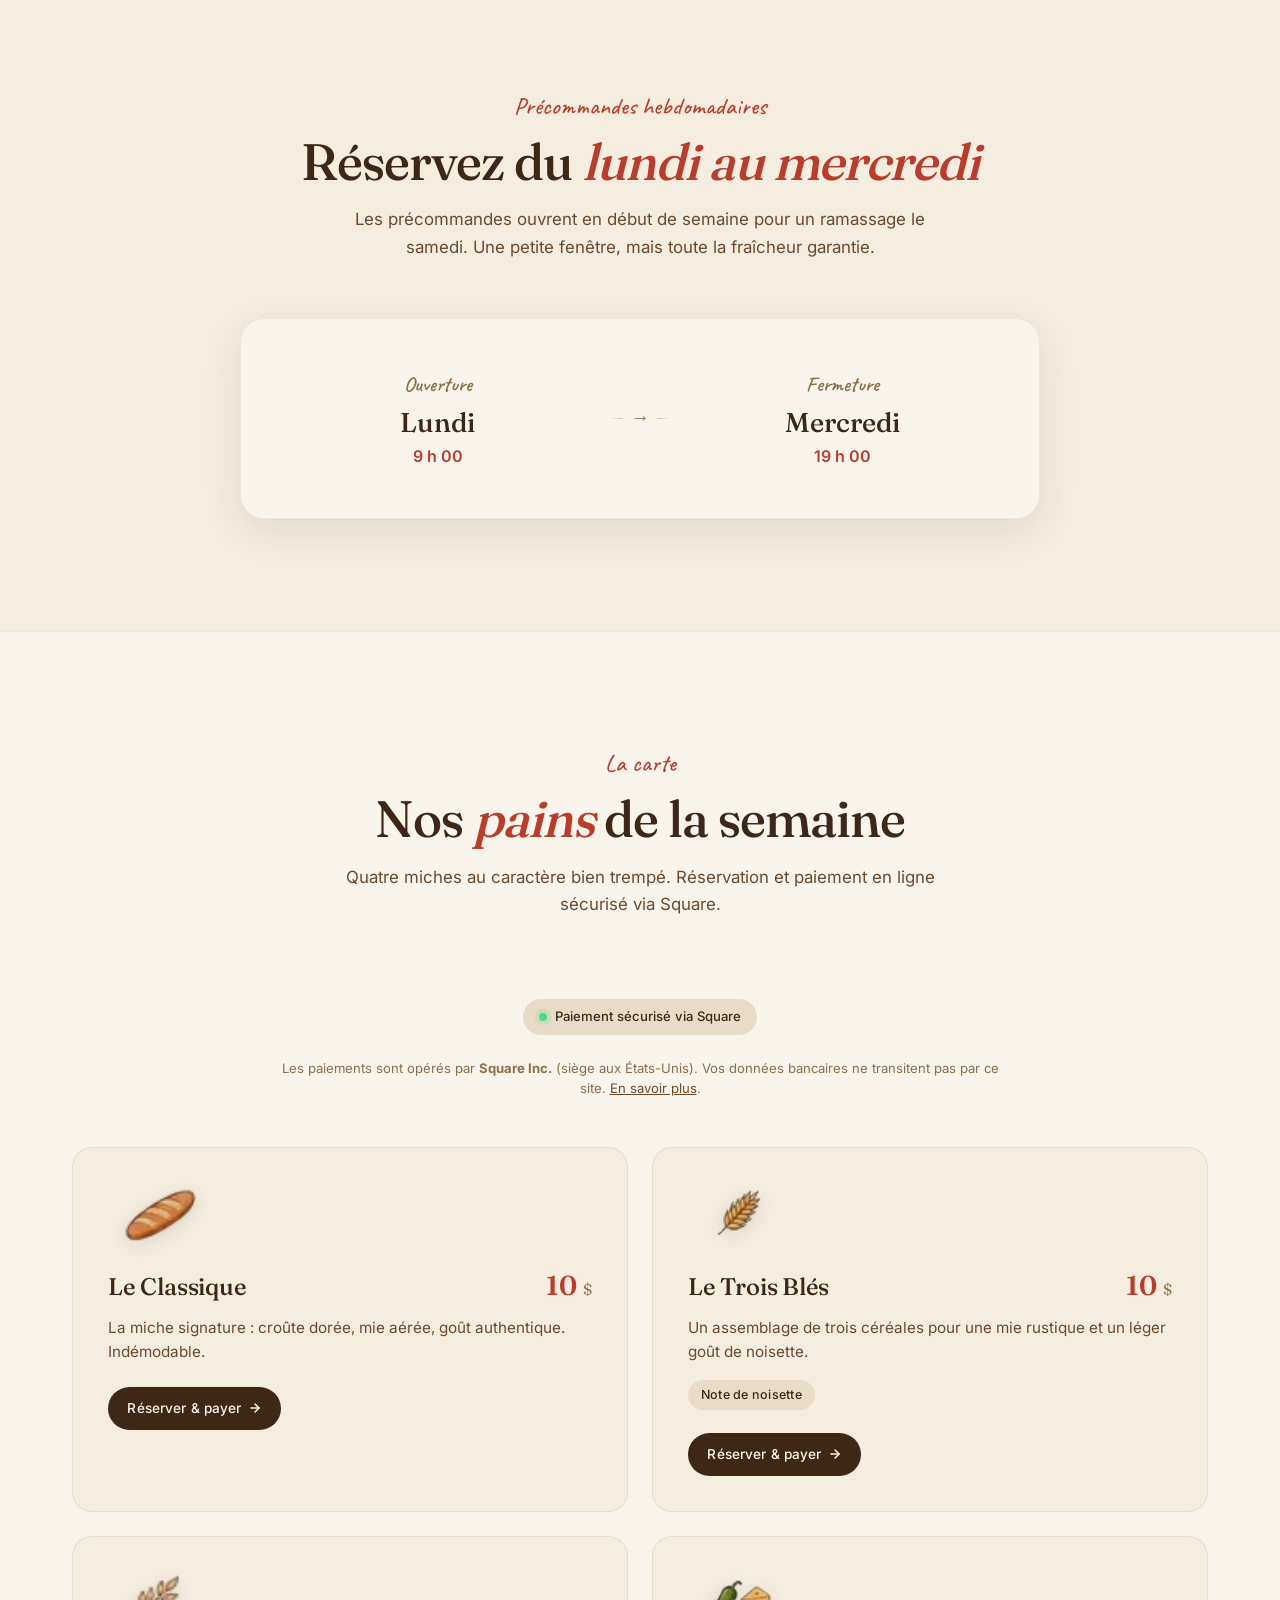
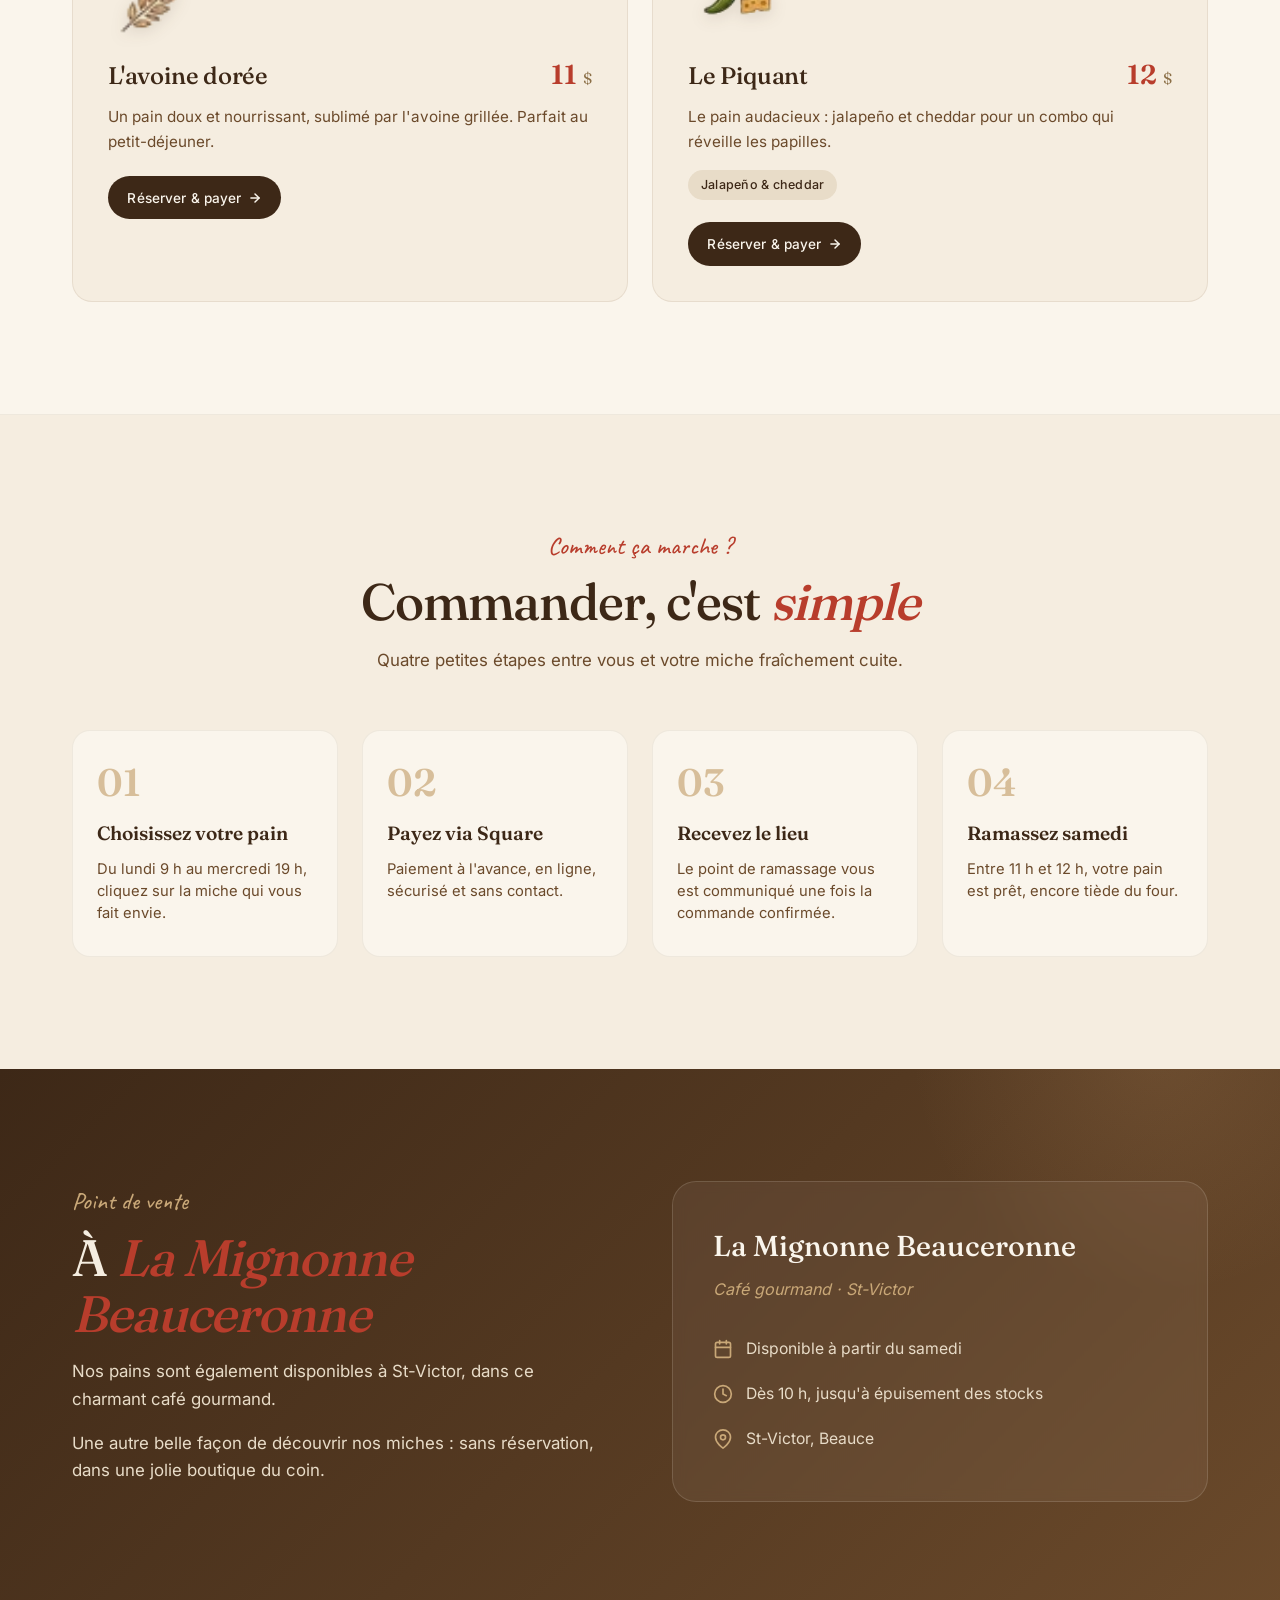
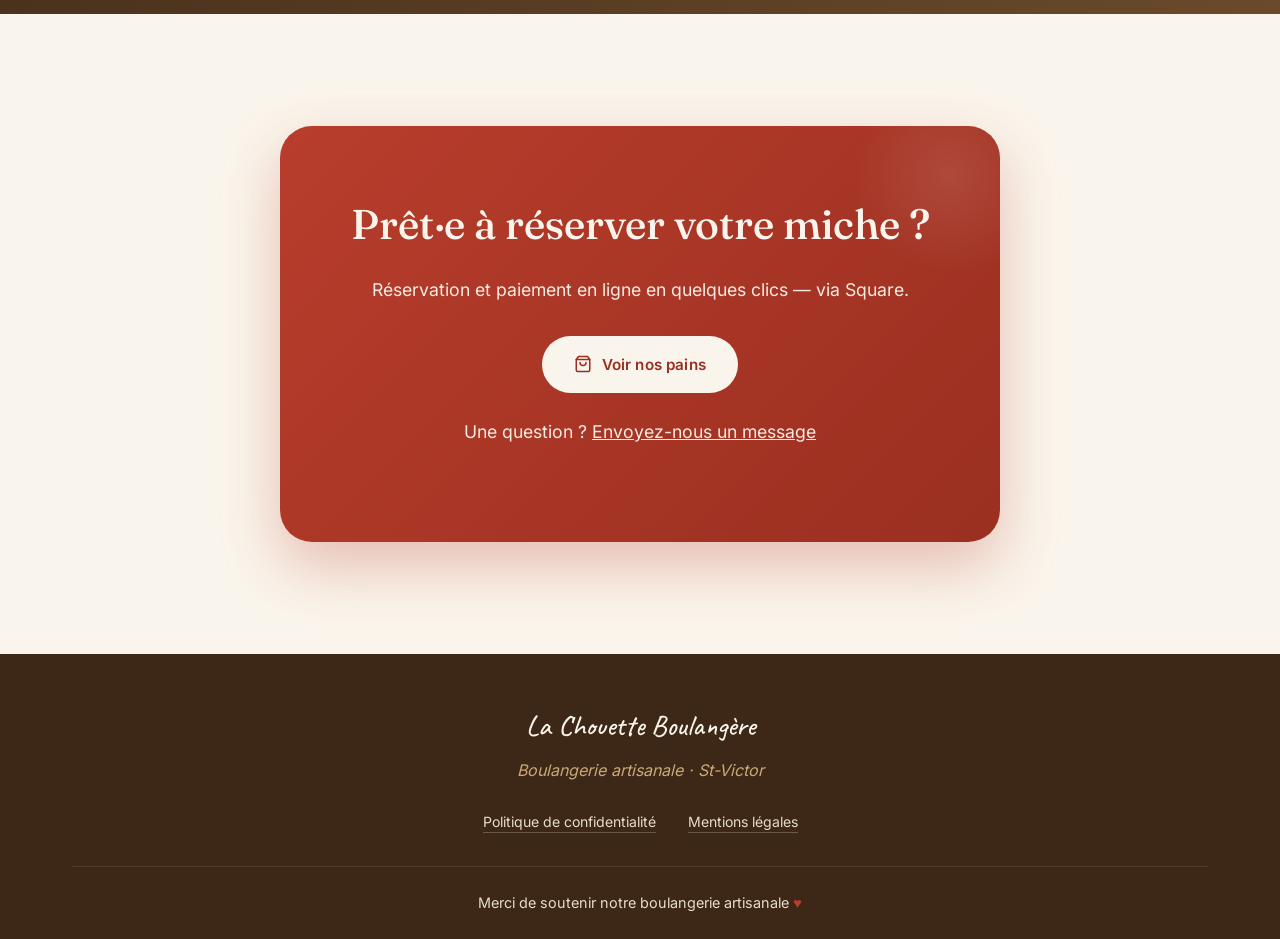
==== commit 96d93177: "politique et confidentialite" ====
--- a/index.html
+++ b/index.html
@@ -6,9 +6,7 @@
 <title>La Chouette Boulangère — Boulangerie artisanale</title>
 <meta name="description" content="Boulangerie artisanale. Précommandes hebdomadaires, pains au levain cuits avec amour. Ramassage le samedi à St-Victor." />
 <link rel="icon" type="image/png" href="logo.png" />
-<link rel="preconnect" href="https://fonts.googleapis.com">
-<link rel="preconnect" href="https://fonts.gstatic.com" crossorigin>
-<link href="https://fonts.googleapis.com/css2?family=Caveat:wght@500;700&family=Fraunces:opsz,wght@9..144,400;9..144,500;9..144,600;9..144,700&family=Inter:wght@300;400;500;600;700&display=swap" rel="stylesheet">
+<link rel="stylesheet" href="fonts.css" />
 <link rel="stylesheet" href="styles.css" />
 </head>
 <body>
@@ -111,6 +109,7 @@
       <h2 class="section-title">Nos <em>pains</em> de la semaine</h2>
       <p class="section-intro">Quatre miches au caractère bien trempé. Réservation et paiement en ligne sécurisé via Square.</p>
       <div class="square-badge">Paiement sécurisé via Square</div>
+      <p class="square-notice">Les paiements sont opérés par <strong>Square Inc.</strong> (siège aux États-Unis). Vos données bancaires ne transitent pas par ce site. <a href="politique-confidentialite.html">En savoir plus</a>.</p>
     </div>
 
     <div class="menu-grid">
@@ -263,6 +262,10 @@
   <div class="container">
     <div class="footer-brand">La Chouette Boulangère</div>
     <div class="footer-tag">Boulangerie artisanale &middot; St-Victor</div>
+    <ul class="footer-links">
+      <li><a href="politique-confidentialite.html">Politique de confidentialité</a></li>
+      <li><a href="mentions-legales.html">Mentions légales</a></li>
+    </ul>
     <div class="footer-thanks">
       Merci de soutenir notre boulangerie artisanale <span class="heart">&hearts;</span>
     </div>
--- a/fonts.css
+++ b/fonts.css
@@ -0,0 +1,242 @@
+/* Polices auto-hébergées (Caveat, Fraunces, Inter) — sous-ensembles latin + latin-ext */
+
+/* caveat 500 — latin-ext */
+@font-face {
+  font-family: 'Caveat';
+  font-style: normal;
+  font-weight: 500;
+  font-display: swap;
+  src: url(fonts/caveat-500-latin-ext.woff2) format('woff2');
+  unicode-range: U+0100-02BA, U+02BD-02C5, U+02C7-02CC, U+02CE-02D7, U+02DD-02FF, U+0304, U+0308, U+0329, U+1D00-1DBF, U+1E00-1E9F, U+1EF2-1EFF, U+2020, U+20A0-20AB, U+20AD-20C0, U+2113, U+2C60-2C7F, U+A720-A7FF;
+}
+
+/* caveat 500 — latin */
+@font-face {
+  font-family: 'Caveat';
+  font-style: normal;
+  font-weight: 500;
+  font-display: swap;
+  src: url(fonts/caveat-500-latin.woff2) format('woff2');
+  unicode-range: U+0000-00FF, U+0131, U+0152-0153, U+02BB-02BC, U+02C6, U+02DA, U+02DC, U+0304, U+0308, U+0329, U+2000-206F, U+20AC, U+2122, U+2191, U+2193, U+2212, U+2215, U+FEFF, U+FFFD;
+}
+
+/* caveat 600 — latin-ext */
+@font-face {
+  font-family: 'Caveat';
+  font-style: normal;
+  font-weight: 600;
+  font-display: swap;
+  src: url(fonts/caveat-500-latin-ext.woff2) format('woff2');
+  unicode-range: U+0100-02BA, U+02BD-02C5, U+02C7-02CC, U+02CE-02D7, U+02DD-02FF, U+0304, U+0308, U+0329, U+1D00-1DBF, U+1E00-1E9F, U+1EF2-1EFF, U+2020, U+20A0-20AB, U+20AD-20C0, U+2113, U+2C60-2C7F, U+A720-A7FF;
+}
+
+/* caveat 600 — latin */
+@font-face {
+  font-family: 'Caveat';
+  font-style: normal;
+  font-weight: 600;
+  font-display: swap;
+  src: url(fonts/caveat-500-latin.woff2) format('woff2');
+  unicode-range: U+0000-00FF, U+0131, U+0152-0153, U+02BB-02BC, U+02C6, U+02DA, U+02DC, U+0304, U+0308, U+0329, U+2000-206F, U+20AC, U+2122, U+2191, U+2193, U+2212, U+2215, U+FEFF, U+FFFD;
+}
+
+/* caveat 700 — latin-ext */
+@font-face {
+  font-family: 'Caveat';
+  font-style: normal;
+  font-weight: 700;
+  font-display: swap;
+  src: url(fonts/caveat-500-latin-ext.woff2) format('woff2');
+  unicode-range: U+0100-02BA, U+02BD-02C5, U+02C7-02CC, U+02CE-02D7, U+02DD-02FF, U+0304, U+0308, U+0329, U+1D00-1DBF, U+1E00-1E9F, U+1EF2-1EFF, U+2020, U+20A0-20AB, U+20AD-20C0, U+2113, U+2C60-2C7F, U+A720-A7FF;
+}
+
+/* caveat 700 — latin */
+@font-face {
+  font-family: 'Caveat';
+  font-style: normal;
+  font-weight: 700;
+  font-display: swap;
+  src: url(fonts/caveat-500-latin.woff2) format('woff2');
+  unicode-range: U+0000-00FF, U+0131, U+0152-0153, U+02BB-02BC, U+02C6, U+02DA, U+02DC, U+0304, U+0308, U+0329, U+2000-206F, U+20AC, U+2122, U+2191, U+2193, U+2212, U+2215, U+FEFF, U+FFFD;
+}
+
+/* fraunces 400 — latin-ext */
+@font-face {
+  font-family: 'Fraunces';
+  font-style: normal;
+  font-weight: 400;
+  font-display: swap;
+  src: url(fonts/fraunces-400-latin-ext.woff2) format('woff2');
+  unicode-range: U+0100-02BA, U+02BD-02C5, U+02C7-02CC, U+02CE-02D7, U+02DD-02FF, U+0304, U+0308, U+0329, U+1D00-1DBF, U+1E00-1E9F, U+1EF2-1EFF, U+2020, U+20A0-20AB, U+20AD-20C0, U+2113, U+2C60-2C7F, U+A720-A7FF;
+}
+
+/* fraunces 400 — latin */
+@font-face {
+  font-family: 'Fraunces';
+  font-style: normal;
+  font-weight: 400;
+  font-display: swap;
+  src: url(fonts/fraunces-400-latin.woff2) format('woff2');
+  unicode-range: U+0000-00FF, U+0131, U+0152-0153, U+02BB-02BC, U+02C6, U+02DA, U+02DC, U+0304, U+0308, U+0329, U+2000-206F, U+20AC, U+2122, U+2191, U+2193, U+2212, U+2215, U+FEFF, U+FFFD;
+}
+
+/* fraunces 500 — latin-ext */
+@font-face {
+  font-family: 'Fraunces';
+  font-style: normal;
+  font-weight: 500;
+  font-display: swap;
+  src: url(fonts/fraunces-400-latin-ext.woff2) format('woff2');
+  unicode-range: U+0100-02BA, U+02BD-02C5, U+02C7-02CC, U+02CE-02D7, U+02DD-02FF, U+0304, U+0308, U+0329, U+1D00-1DBF, U+1E00-1E9F, U+1EF2-1EFF, U+2020, U+20A0-20AB, U+20AD-20C0, U+2113, U+2C60-2C7F, U+A720-A7FF;
+}
+
+/* fraunces 500 — latin */
+@font-face {
+  font-family: 'Fraunces';
+  font-style: normal;
+  font-weight: 500;
+  font-display: swap;
+  src: url(fonts/fraunces-400-latin.woff2) format('woff2');
+  unicode-range: U+0000-00FF, U+0131, U+0152-0153, U+02BB-02BC, U+02C6, U+02DA, U+02DC, U+0304, U+0308, U+0329, U+2000-206F, U+20AC, U+2122, U+2191, U+2193, U+2212, U+2215, U+FEFF, U+FFFD;
+}
+
+/* fraunces 600 — latin-ext */
+@font-face {
+  font-family: 'Fraunces';
+  font-style: normal;
+  font-weight: 600;
+  font-display: swap;
+  src: url(fonts/fraunces-400-latin-ext.woff2) format('woff2');
+  unicode-range: U+0100-02BA, U+02BD-02C5, U+02C7-02CC, U+02CE-02D7, U+02DD-02FF, U+0304, U+0308, U+0329, U+1D00-1DBF, U+1E00-1E9F, U+1EF2-1EFF, U+2020, U+20A0-20AB, U+20AD-20C0, U+2113, U+2C60-2C7F, U+A720-A7FF;
+}
+
+/* fraunces 600 — latin */
+@font-face {
+  font-family: 'Fraunces';
+  font-style: normal;
+  font-weight: 600;
+  font-display: swap;
+  src: url(fonts/fraunces-400-latin.woff2) format('woff2');
+  unicode-range: U+0000-00FF, U+0131, U+0152-0153, U+02BB-02BC, U+02C6, U+02DA, U+02DC, U+0304, U+0308, U+0329, U+2000-206F, U+20AC, U+2122, U+2191, U+2193, U+2212, U+2215, U+FEFF, U+FFFD;
+}
+
+/* fraunces 700 — latin-ext */
+@font-face {
+  font-family: 'Fraunces';
+  font-style: normal;
+  font-weight: 700;
+  font-display: swap;
+  src: url(fonts/fraunces-400-latin-ext.woff2) format('woff2');
+  unicode-range: U+0100-02BA, U+02BD-02C5, U+02C7-02CC, U+02CE-02D7, U+02DD-02FF, U+0304, U+0308, U+0329, U+1D00-1DBF, U+1E00-1E9F, U+1EF2-1EFF, U+2020, U+20A0-20AB, U+20AD-20C0, U+2113, U+2C60-2C7F, U+A720-A7FF;
+}
+
+/* fraunces 700 — latin */
+@font-face {
+  font-family: 'Fraunces';
+  font-style: normal;
+  font-weight: 700;
+  font-display: swap;
+  src: url(fonts/fraunces-400-latin.woff2) format('woff2');
+  unicode-range: U+0000-00FF, U+0131, U+0152-0153, U+02BB-02BC, U+02C6, U+02DA, U+02DC, U+0304, U+0308, U+0329, U+2000-206F, U+20AC, U+2122, U+2191, U+2193, U+2212, U+2215, U+FEFF, U+FFFD;
+}
+
+/* inter 300 — latin-ext */
+@font-face {
+  font-family: 'Inter';
+  font-style: normal;
+  font-weight: 300;
+  font-display: swap;
+  src: url(fonts/inter-300-latin-ext.woff2) format('woff2');
+  unicode-range: U+0100-02BA, U+02BD-02C5, U+02C7-02CC, U+02CE-02D7, U+02DD-02FF, U+0304, U+0308, U+0329, U+1D00-1DBF, U+1E00-1E9F, U+1EF2-1EFF, U+2020, U+20A0-20AB, U+20AD-20C0, U+2113, U+2C60-2C7F, U+A720-A7FF;
+}
+
+/* inter 300 — latin */
+@font-face {
+  font-family: 'Inter';
+  font-style: normal;
+  font-weight: 300;
+  font-display: swap;
+  src: url(fonts/inter-300-latin.woff2) format('woff2');
+  unicode-range: U+0000-00FF, U+0131, U+0152-0153, U+02BB-02BC, U+02C6, U+02DA, U+02DC, U+0304, U+0308, U+0329, U+2000-206F, U+20AC, U+2122, U+2191, U+2193, U+2212, U+2215, U+FEFF, U+FFFD;
+}
+
+/* inter 400 — latin-ext */
+@font-face {
+  font-family: 'Inter';
+  font-style: normal;
+  font-weight: 400;
+  font-display: swap;
+  src: url(fonts/inter-300-latin-ext.woff2) format('woff2');
+  unicode-range: U+0100-02BA, U+02BD-02C5, U+02C7-02CC, U+02CE-02D7, U+02DD-02FF, U+0304, U+0308, U+0329, U+1D00-1DBF, U+1E00-1E9F, U+1EF2-1EFF, U+2020, U+20A0-20AB, U+20AD-20C0, U+2113, U+2C60-2C7F, U+A720-A7FF;
+}
+
+/* inter 400 — latin */
+@font-face {
+  font-family: 'Inter';
+  font-style: normal;
+  font-weight: 400;
+  font-display: swap;
+  src: url(fonts/inter-300-latin.woff2) format('woff2');
+  unicode-range: U+0000-00FF, U+0131, U+0152-0153, U+02BB-02BC, U+02C6, U+02DA, U+02DC, U+0304, U+0308, U+0329, U+2000-206F, U+20AC, U+2122, U+2191, U+2193, U+2212, U+2215, U+FEFF, U+FFFD;
+}
+
+/* inter 500 — latin-ext */
+@font-face {
+  font-family: 'Inter';
+  font-style: normal;
+  font-weight: 500;
+  font-display: swap;
+  src: url(fonts/inter-300-latin-ext.woff2) format('woff2');
+  unicode-range: U+0100-02BA, U+02BD-02C5, U+02C7-02CC, U+02CE-02D7, U+02DD-02FF, U+0304, U+0308, U+0329, U+1D00-1DBF, U+1E00-1E9F, U+1EF2-1EFF, U+2020, U+20A0-20AB, U+20AD-20C0, U+2113, U+2C60-2C7F, U+A720-A7FF;
+}
+
+/* inter 500 — latin */
+@font-face {
+  font-family: 'Inter';
+  font-style: normal;
+  font-weight: 500;
+  font-display: swap;
+  src: url(fonts/inter-300-latin.woff2) format('woff2');
+  unicode-range: U+0000-00FF, U+0131, U+0152-0153, U+02BB-02BC, U+02C6, U+02DA, U+02DC, U+0304, U+0308, U+0329, U+2000-206F, U+20AC, U+2122, U+2191, U+2193, U+2212, U+2215, U+FEFF, U+FFFD;
+}
+
+/* inter 600 — latin-ext */
+@font-face {
+  font-family: 'Inter';
+  font-style: normal;
+  font-weight: 600;
+  font-display: swap;
+  src: url(fonts/inter-300-latin-ext.woff2) format('woff2');
+  unicode-range: U+0100-02BA, U+02BD-02C5, U+02C7-02CC, U+02CE-02D7, U+02DD-02FF, U+0304, U+0308, U+0329, U+1D00-1DBF, U+1E00-1E9F, U+1EF2-1EFF, U+2020, U+20A0-20AB, U+20AD-20C0, U+2113, U+2C60-2C7F, U+A720-A7FF;
+}
+
+/* inter 600 — latin */
+@font-face {
+  font-family: 'Inter';
+  font-style: normal;
+  font-weight: 600;
+  font-display: swap;
+  src: url(fonts/inter-300-latin.woff2) format('woff2');
+  unicode-range: U+0000-00FF, U+0131, U+0152-0153, U+02BB-02BC, U+02C6, U+02DA, U+02DC, U+0304, U+0308, U+0329, U+2000-206F, U+20AC, U+2122, U+2191, U+2193, U+2212, U+2215, U+FEFF, U+FFFD;
+}
+
+/* inter 700 — latin-ext */
+@font-face {
+  font-family: 'Inter';
+  font-style: normal;
+  font-weight: 700;
+  font-display: swap;
+  src: url(fonts/inter-300-latin-ext.woff2) format('woff2');
+  unicode-range: U+0100-02BA, U+02BD-02C5, U+02C7-02CC, U+02CE-02D7, U+02DD-02FF, U+0304, U+0308, U+0329, U+1D00-1DBF, U+1E00-1E9F, U+1EF2-1EFF, U+2020, U+20A0-20AB, U+20AD-20C0, U+2113, U+2C60-2C7F, U+A720-A7FF;
+}
+
+/* inter 700 — latin */
+@font-face {
+  font-family: 'Inter';
+  font-style: normal;
+  font-weight: 700;
+  font-display: swap;
+  src: url(fonts/inter-300-latin.woff2) format('woff2');
+  unicode-range: U+0000-00FF, U+0131, U+0152-0153, U+02BB-02BC, U+02C6, U+02DA, U+02DC, U+0304, U+0308, U+0329, U+2000-206F, U+20AC, U+2122, U+2191, U+2193, U+2212, U+2215, U+FEFF, U+FFFD;
+}
+
--- a/styles.css
+++ b/styles.css
@@ -69,6 +69,8 @@
   display: flex;
   justify-content: space-between;
   align-items: center;
+  flex-wrap: nowrap;
+  gap: 0.75rem;
 }
 
 .nav-brand {
@@ -77,6 +79,10 @@
   font-weight: 700;
   color: var(--brown-deep);
   text-decoration: none;
+  white-space: nowrap;
+  overflow: hidden;
+  text-overflow: ellipsis;
+  min-width: 0;
 }
 
 .nav-links {
@@ -119,6 +125,8 @@
   text-decoration: none;
   transition: all 0.25s ease;
   box-shadow: 0 4px 14px rgba(184, 61, 44, 0.25);
+  white-space: nowrap;
+  flex-shrink: 0;
 }
 
 .nav-cta:hover {
@@ -751,6 +759,30 @@
   margin-bottom: 1.5rem;
 }
 
+footer .footer-links {
+  list-style: none;
+  display: flex;
+  justify-content: center;
+  gap: 2rem;
+  flex-wrap: wrap;
+  margin: 1rem 0 0;
+  padding: 0;
+}
+
+footer .footer-links a {
+  color: var(--cream-dark);
+  text-decoration: none;
+  font-size: 0.88rem;
+  border-bottom: 1px solid rgba(245, 237, 224, 0.25);
+  padding-bottom: 2px;
+  transition: color 0.2s ease, border-color 0.2s ease;
+}
+
+footer .footer-links a:hover {
+  color: var(--cream-light);
+  border-color: var(--cream-light);
+}
+
 footer .footer-thanks {
   font-size: 0.9rem;
   color: var(--cream-dark);
@@ -761,6 +793,86 @@
 
 footer .heart { color: var(--red); }
 
+/* ============ SQUARE NOTICE ============ */
+.square-notice {
+  max-width: 720px;
+  margin: 1.5rem auto 0;
+  text-align: center;
+  font-size: 0.82rem;
+  color: var(--brown-warm);
+  line-height: 1.5;
+}
+.square-notice a {
+  color: var(--brown);
+  text-decoration: underline;
+}
+
+/* ============ LEGAL PAGES ============ */
+.legal-page {
+  padding: 9rem 0 5rem;
+  position: relative;
+  z-index: 2;
+}
+
+.legal-page .container {
+  max-width: 780px;
+}
+
+.legal-page h1.section-title {
+  margin-bottom: 0.5rem;
+}
+
+.legal-page .legal-updated {
+  color: var(--brown-warm);
+  font-style: italic;
+  font-size: 0.92rem;
+  margin-bottom: 2.5rem;
+}
+
+.legal-page h2 {
+  font-family: 'Fraunces', serif;
+  font-size: 1.5rem;
+  font-weight: 600;
+  color: var(--brown-deep);
+  margin-top: 2.5rem;
+  margin-bottom: 0.8rem;
+  letter-spacing: -0.01em;
+}
+
+.legal-page p,
+.legal-page li {
+  color: var(--brown);
+  font-size: 1rem;
+  line-height: 1.7;
+  margin-bottom: 0.9rem;
+}
+
+.legal-page ul {
+  padding-left: 1.4rem;
+  margin-bottom: 1rem;
+}
+
+.legal-page li {
+  margin-bottom: 0.5rem;
+}
+
+.legal-page a {
+  color: var(--red);
+  text-decoration: underline;
+  text-decoration-thickness: 1px;
+  text-underline-offset: 2px;
+}
+
+.legal-page a:hover { color: var(--red-dark); }
+
+.legal-page strong { color: var(--brown-deep); }
+
+.legal-back {
+  margin-top: 3rem;
+  padding-top: 1.5rem;
+  border-top: 1px solid rgba(107, 74, 43, 0.15);
+}
+
 /* ============ ANIMATIONS ============ */
 @keyframes floatIn {
   from { opacity: 0; transform: translateY(20px); }
@@ -785,6 +897,9 @@
 /* ============ RESPONSIVE ============ */
 @media (max-width: 860px) {
   .nav-links { display: none; }
+  .nav-inner { padding: 0 1.2rem; }
+  .nav-brand { font-size: 1.35rem; }
+  .nav-cta { padding: 0.5rem 1rem; font-size: 0.82rem; }
   section { padding: 5rem 0; }
   .hero { padding-top: 6rem; }
   .hero-logo { width: 260px; }
@@ -802,6 +917,14 @@
 }
 
 @media (max-width: 480px) {
+  .nav-inner { padding: 0 1rem; gap: 0.5rem; }
+  .nav-brand { font-size: 1.15rem; }
+  .nav-cta { padding: 0.45rem 0.9rem; font-size: 0.78rem; }
   .order-steps { grid-template-columns: 1fr; }
   .bread-header { flex-direction: column; gap: 0.3rem; align-items: flex-start; }
 }
+
+@media (max-width: 360px) {
+  .nav-brand { font-size: 1rem; }
+  .nav-cta { padding: 0.4rem 0.75rem; font-size: 0.72rem; }
+}
